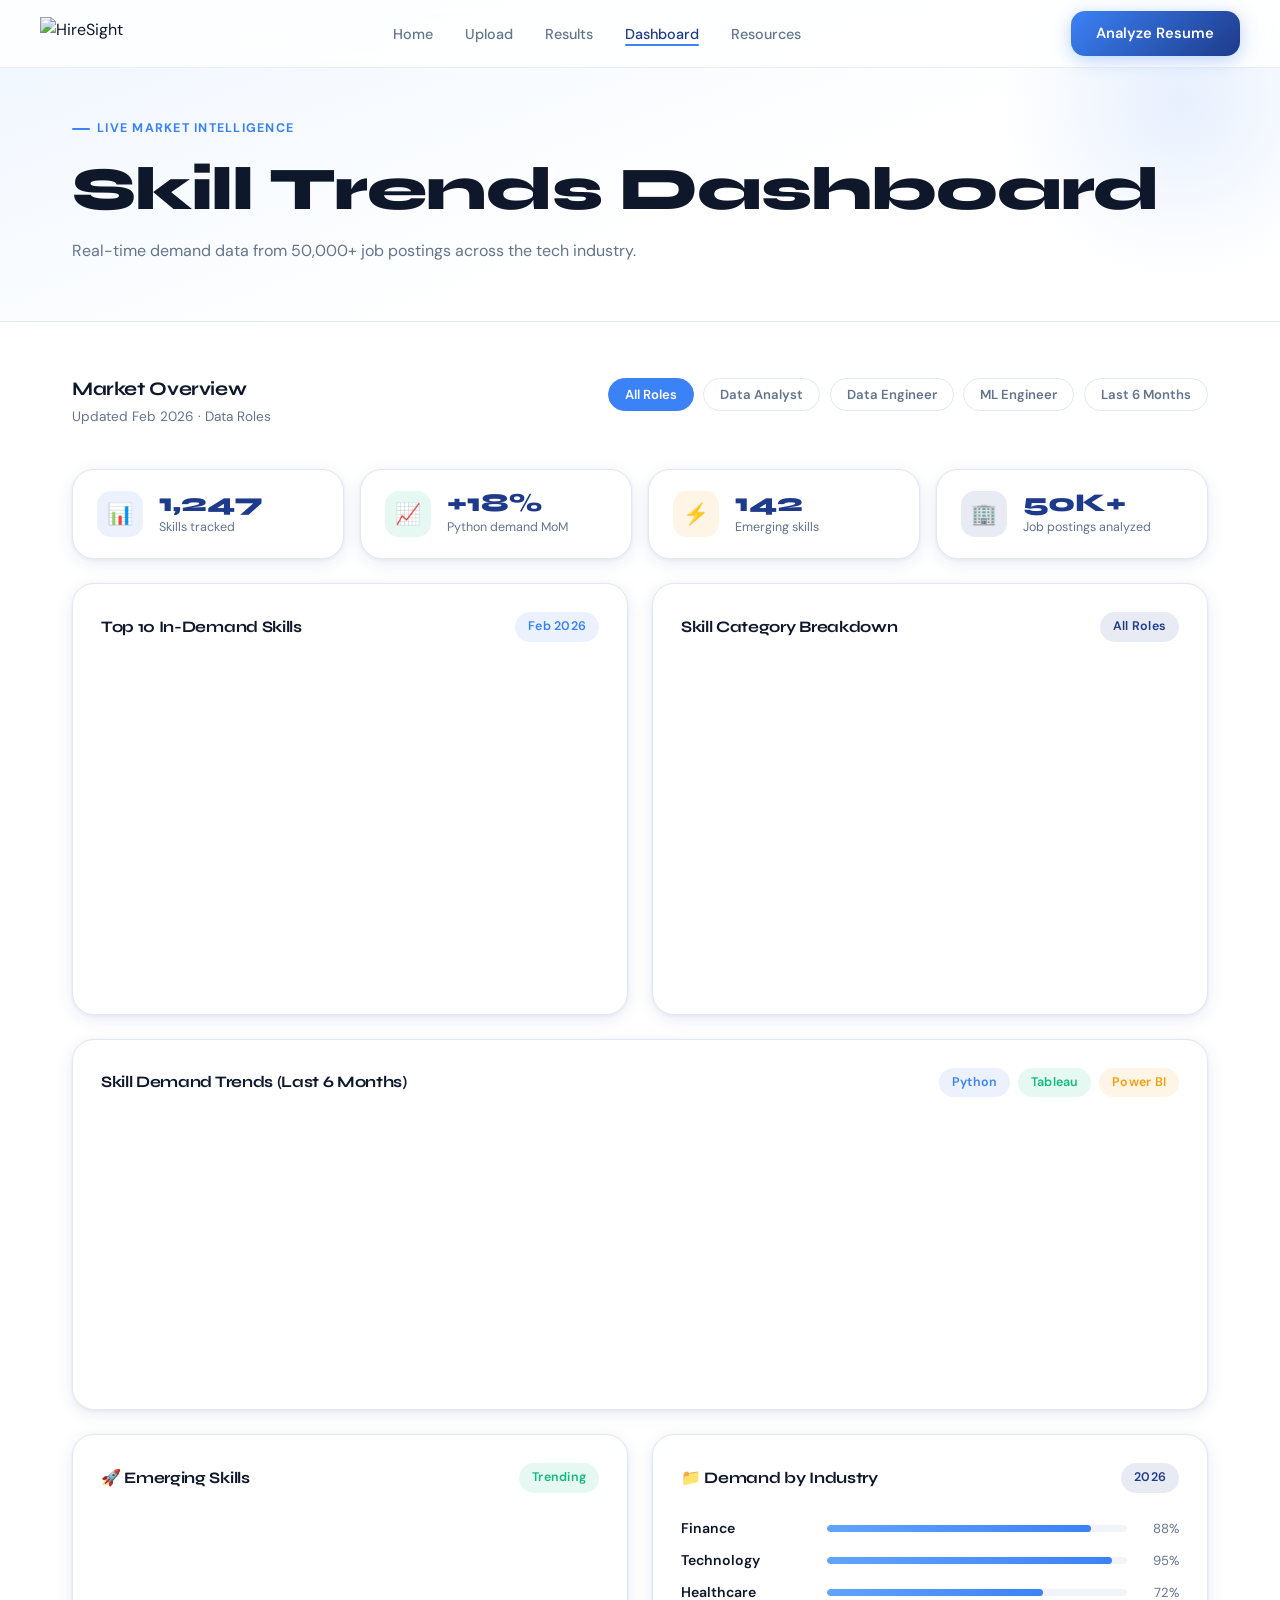
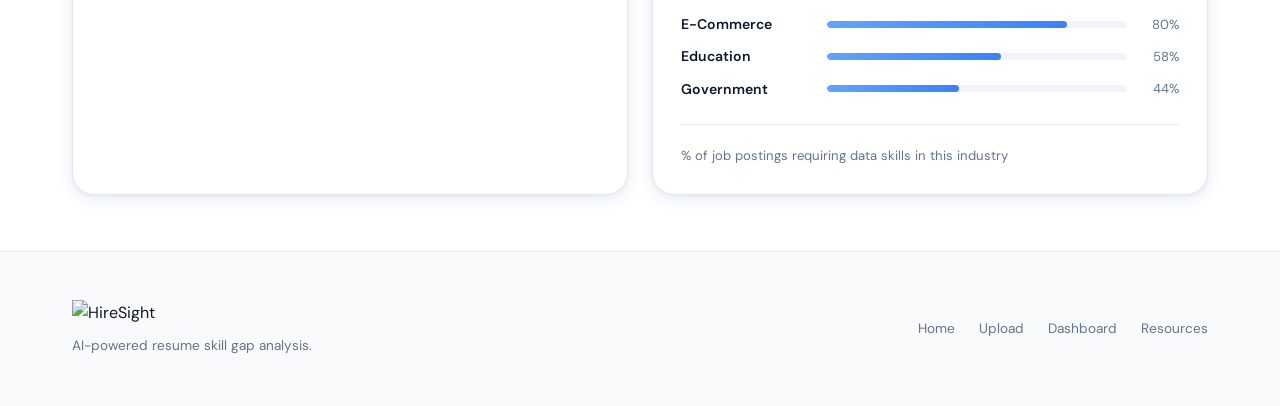
==== frontend/dashboard.html @ 5b00e2a7 "pushing frontend" ====
<!DOCTYPE html>
<html lang="en">
<head>
  <meta charset="UTF-8"/>
  <meta name="viewport" content="width=device-width, initial-scale=1.0"/>
  <title>Skill Trends Dashboard — HireSight</title>
  <link rel="stylesheet" href="css/main.css"/>
  <link rel="stylesheet" href="css/animations.css"/>
  <style>
    .dashboard-header-row {
      display: flex;
      align-items: flex-start;
      justify-content: space-between;
      gap: 1rem;
      flex-wrap: wrap;
      margin-bottom: 2.5rem;
    }
    .dashboard-filters {
      display: flex;
      gap: .6rem;
      flex-wrap: wrap;
    }
    .filter-btn {
      padding: .45rem 1rem;
      border-radius: 100px;
      font-size: .82rem;
      font-weight: 600;
      color: var(--muted);
      border: 1.5px solid var(--border);
      background: white;
      cursor: pointer;
      transition: all var(--transition);
    }
    .filter-btn.active {
      background: var(--blue);
      color: white;
      border-color: var(--blue);
    }
    .filter-btn:hover:not(.active) {
      border-color: var(--blue);
      color: var(--blue);
    }

    /* Stat strip */
    .stat-strip {
      display: grid;
      grid-template-columns: repeat(4, 1fr);
      gap: 1rem;
      margin-bottom: 1.5rem;
    }
    .stat-strip-card {
      padding: 1.25rem 1.5rem;
      display: flex;
      align-items: center;
      gap: 1rem;
    }
    .stat-strip-icon {
      width: 46px; height: 46px;
      border-radius: var(--radius);
      display: flex; align-items: center; justify-content: center;
      font-size: 1.3rem;
      flex-shrink: 0;
    }
    .stat-strip-num {
      font-family: var(--font-display);
      font-size: 1.6rem;
      font-weight: 800;
      color: var(--navy);
      line-height: 1;
    }
    .stat-strip-lbl { font-size: .78rem; color: var(--muted); margin-top: .2rem; }

    /* Chart grid */
    .chart-grid {
      display: grid;
      grid-template-columns: 1fr 1fr;
      gap: 1.5rem;
      margin-bottom: 1.5rem;
    }
    .chart-card { padding: 1.75rem; }
    .chart-card-header {
      display: flex;
      align-items: center;
      justify-content: space-between;
      margin-bottom: 1.5rem;
    }
    .chart-card-header h3 { font-size: 1rem; margin: 0; }
    .chart-wrap { position: relative; }

    .chart-full { grid-column: 1 / -1; }

    /* Emerging + industry */
    .bottom-grid {
      display: grid;
      grid-template-columns: 1fr 1fr;
      gap: 1.5rem;
    }
    .bottom-card { padding: 1.75rem; }

    /* Industry badges */
    .industry-list { display: flex; flex-direction: column; gap: .6rem; }
    .industry-item {
      display: flex;
      align-items: center;
      gap: 1rem;
    }
    .industry-label { font-size: .88rem; font-weight: 600; width: 130px; flex-shrink: 0; }
    .industry-bar-wrap { flex: 1; }
    .industry-pct { font-size: .82rem; color: var(--muted); width: 36px; text-align: right; }

    @media (max-width: 960px) {
      .stat-strip { grid-template-columns: repeat(2, 1fr); }
      .chart-grid { grid-template-columns: 1fr; }
      .bottom-grid { grid-template-columns: 1fr; }
    }
    @media (max-width: 500px) {
      .stat-strip { grid-template-columns: 1fr 1fr; }
    }
  </style>
</head>
<body>

<nav class="navbar" id="navbar">
  <div class="nav-inner">
    <a href="index.html" class="nav-logo"><img src="assets/logo.svg" alt="HireSight"/></a>
    <ul class="nav-links" id="navLinks">
      <li><a href="index.html">Home</a></li>
      <li><a href="upload.html">Upload</a></li>
      <li><a href="results.html">Results</a></li>
      <li><a href="dashboard.html" class="active">Dashboard</a></li>
      <li><a href="resources.html">Resources</a></li>
    </ul>
    <div class="nav-cta">
      <a href="upload.html" class="btn btn-primary">Analyze Resume</a>
      <button class="hamburger" id="hamburger"><span></span><span></span><span></span></button>
    </div>
  </div>
</nav>

<div class="page-header">
  <div class="container">
    <div class="section-label anim-fade-down">Live Market Intelligence</div>
    <h1 class="anim-fade-up delay-1">Skill Trends Dashboard</h1>
    <p class="anim-fade-up delay-2" style="margin-top:.75rem;">Real-time demand data from 50,000+ job postings across the tech industry.</p>
  </div>
</div>

<section class="section-sm">
  <div class="container">

    <!-- Header row -->
    <div class="dashboard-header-row anim-fade-up">
      <div>
        <h2 style="font-size:1.2rem;margin-bottom:.3rem;">Market Overview</h2>
        <p style="font-size:.85rem;">Updated Feb 2026 · Data Roles</p>
      </div>
      <div class="dashboard-filters">
        <button class="filter-btn active">All Roles</button>
        <button class="filter-btn">Data Analyst</button>
        <button class="filter-btn">Data Engineer</button>
        <button class="filter-btn">ML Engineer</button>
        <button class="filter-btn">Last 6 Months</button>
      </div>
    </div>

    <!-- Stat strip -->
    <div class="stat-strip stagger">
      <div class="card stat-strip-card">
        <div class="stat-strip-icon" style="background:rgba(59,130,246,.1);">📊</div>
        <div>
          <div class="stat-strip-num">1,247</div>
          <div class="stat-strip-lbl">Skills tracked</div>
        </div>
      </div>
      <div class="card stat-strip-card">
        <div class="stat-strip-icon" style="background:rgba(16,185,129,.1);">📈</div>
        <div>
          <div class="stat-strip-num">+18%</div>
          <div class="stat-strip-lbl">Python demand MoM</div>
        </div>
      </div>
      <div class="card stat-strip-card">
        <div class="stat-strip-icon" style="background:rgba(245,158,11,.1);">⚡</div>
        <div>
          <div class="stat-strip-num">142</div>
          <div class="stat-strip-lbl">Emerging skills</div>
        </div>
      </div>
      <div class="card stat-strip-card">
        <div class="stat-strip-icon" style="background:rgba(30,58,138,.1);">🏢</div>
        <div>
          <div class="stat-strip-num">50K+</div>
          <div class="stat-strip-lbl">Job postings analyzed</div>
        </div>
      </div>
    </div>

    <!-- Charts row 1 -->
    <div class="chart-grid">
      <!-- Bar chart -->
      <div class="card chart-card anim-fade-up delay-2">
        <div class="chart-card-header">
          <h3>Top 10 In-Demand Skills</h3>
          <span class="badge badge-blue">Feb 2026</span>
        </div>
        <div class="chart-wrap" style="height:320px;">
          <canvas id="barChart"></canvas>
        </div>
      </div>

      <!-- Pie chart -->
      <div class="card chart-card anim-fade-up delay-3">
        <div class="chart-card-header">
          <h3>Skill Category Breakdown</h3>
          <span class="badge badge-navy">All Roles</span>
        </div>
        <div class="chart-wrap" style="height:320px;">
          <canvas id="pieChart"></canvas>
        </div>
      </div>
    </div>

    <!-- Trend chart — full width -->
    <div class="card chart-card anim-fade-up delay-2" style="margin-bottom:1.5rem;">
      <div class="chart-card-header">
        <h3>Skill Demand Trends (Last 6 Months)</h3>
        <div style="display:flex;gap:.5rem;">
          <span class="badge badge-blue">Python</span>
          <span class="badge badge-green">Tableau</span>
          <span class="badge badge-amber">Power BI</span>
        </div>
      </div>
      <div class="chart-wrap" style="height:260px;">
        <canvas id="trendChart"></canvas>
      </div>
    </div>

    <!-- Bottom grid -->
    <div class="bottom-grid">
      <!-- Emerging skills -->
      <div class="card bottom-card anim-fade-up delay-2">
        <div class="chart-card-header">
          <h3>🚀 Emerging Skills</h3>
          <span class="badge badge-green">Trending</span>
        </div>
        <div id="emergingSkillsList"></div>
      </div>

      <!-- By industry -->
      <div class="card bottom-card anim-fade-up delay-3">
        <div class="chart-card-header">
          <h3>📁 Demand by Industry</h3>
          <span class="badge badge-navy">2026</span>
        </div>
        <div class="industry-list stagger">
          <div class="industry-item">
            <span class="industry-label">Finance</span>
            <div class="industry-bar-wrap">
              <div class="progress-bar"><div class="progress-fill" style="width:88%"></div></div>
            </div>
            <span class="industry-pct">88%</span>
          </div>
          <div class="industry-item">
            <span class="industry-label">Technology</span>
            <div class="industry-bar-wrap">
              <div class="progress-bar"><div class="progress-fill" style="width:95%"></div></div>
            </div>
            <span class="industry-pct">95%</span>
          </div>
          <div class="industry-item">
            <span class="industry-label">Healthcare</span>
            <div class="industry-bar-wrap">
              <div class="progress-bar"><div class="progress-fill" style="width:72%"></div></div>
            </div>
            <span class="industry-pct">72%</span>
          </div>
          <div class="industry-item">
            <span class="industry-label">E-Commerce</span>
            <div class="industry-bar-wrap">
              <div class="progress-bar"><div class="progress-fill" style="width:80%"></div></div>
            </div>
            <span class="industry-pct">80%</span>
          </div>
          <div class="industry-item">
            <span class="industry-label">Education</span>
            <div class="industry-bar-wrap">
              <div class="progress-bar"><div class="progress-fill" style="width:58%"></div></div>
            </div>
            <span class="industry-pct">58%</span>
          </div>
          <div class="industry-item">
            <span class="industry-label">Government</span>
            <div class="industry-bar-wrap">
              <div class="progress-bar"><div class="progress-fill" style="width:44%"></div></div>
            </div>
            <span class="industry-pct">44%</span>
          </div>
        </div>
        <div style="margin-top:1.5rem;padding-top:1.25rem;border-top:1px solid var(--border);font-size:.82rem;color:var(--muted);">
          % of job postings requiring data skills in this industry
        </div>
      </div>
    </div>

  </div>
</section>

<footer class="footer">
  <div class="footer-inner">
    <div><img src="assets/logo.svg" alt="HireSight" style="height:28px;margin-bottom:.4rem;"/><p>AI-powered resume skill gap analysis.</p></div>
    <nav class="footer-links">
      <a href="index.html">Home</a><a href="upload.html">Upload</a>
      <a href="dashboard.html">Dashboard</a><a href="resources.html">Resources</a>
    </nav>
  </div>
</footer>

<script src="https://cdn.jsdelivr.net/npm/chart.js@4.4.1/dist/chart.umd.min.js"></script>
<script src="js/charts.js"></script>
<script>
  const navbar = document.getElementById('navbar');
  window.addEventListener('scroll', () => navbar.classList.toggle('scrolled', window.scrollY > 20));
  document.getElementById('hamburger').addEventListener('click', () =>
    document.getElementById('navLinks').classList.toggle('open'));

  // Filter buttons
  document.querySelectorAll('.filter-btn').forEach(btn => {
    btn.addEventListener('click', () => {
      btn.closest('.dashboard-filters').querySelectorAll('.filter-btn').forEach(b => b.classList.remove('active'));
      btn.classList.add('active');
    });
  });
</script>
</body>
</html>
---- frontend/css/main.css ----
/* ============================================================
   HireSight — Main Stylesheet
   Design: Refined technical aesthetic, blue/white palette
   ============================================================ */

@import url('https://fonts.googleapis.com/css2?family=Syne:wght@400;600;700;800&family=DM+Sans:ital,wght@0,300;0,400;0,500;0,600;1,400&display=swap');

/* ── Variables ─────────────────────────────────────────────── */
:root {
  --navy:       #1E3A8A;
  --blue:       #3B82F6;
  --sky:        #60A5FA;
  --accent:     #2563EB;
  --bg:         #FFFFFF;
  --surface:    #F9FAFB;
  --surface2:   #F1F5F9;
  --border:     #E2E8F0;
  --text:       #0F172A;
  --muted:      #64748B;
  --success:    #10B981;
  --warning:    #F59E0B;
  --danger:     #EF4444;

  --radius-sm:  8px;
  --radius:     14px;
  --radius-lg:  22px;
  --radius-xl:  32px;

  --shadow-sm:  0 1px 3px rgba(30,58,138,.06), 0 1px 2px rgba(30,58,138,.04);
  --shadow:     0 4px 16px rgba(30,58,138,.10), 0 1px 4px rgba(30,58,138,.06);
  --shadow-lg:  0 12px 40px rgba(30,58,138,.14), 0 4px 12px rgba(30,58,138,.08);
  --shadow-glow:0 0 30px rgba(59,130,246,.25);

  --font-display: 'Syne', sans-serif;
  --font-body:    'DM Sans', sans-serif;

  --transition: 0.22s cubic-bezier(.4,0,.2,1);
  --transition-slow: 0.38s cubic-bezier(.4,0,.2,1);
}

/* ── Reset & Base ───────────────────────────────────────────── */
*, *::before, *::after { box-sizing: border-box; margin: 0; padding: 0; }

html { scroll-behavior: smooth; font-size: 16px; }

body {
  font-family: var(--font-body);
  background: var(--bg);
  color: var(--text);
  line-height: 1.6;
  min-height: 100vh;
  -webkit-font-smoothing: antialiased;
}

img, svg { max-width: 100%; display: block; }
a { color: inherit; text-decoration: none; }
button { cursor: pointer; border: none; background: none; font-family: inherit; }
ul { list-style: none; }

/* ── Typography ─────────────────────────────────────────────── */
h1, h2, h3, h4, h5 {
  font-family: var(--font-display);
  line-height: 1.15;
  letter-spacing: -.02em;
}
h1 { font-size: clamp(2.4rem, 5vw, 3.8rem); font-weight: 800; }
h2 { font-size: clamp(1.8rem, 3.5vw, 2.6rem); font-weight: 700; }
h3 { font-size: 1.3rem; font-weight: 700; }
h4 { font-size: 1.05rem; font-weight: 600; }

p { color: var(--muted); line-height: 1.75; }

/* ── Layout helpers ─────────────────────────────────────────── */
.container {
  max-width: 1200px;
  margin: 0 auto;
  padding: 0 2rem;
}
.section { padding: 6rem 0; }
.section-sm { padding: 3.5rem 0; }
.flex { display: flex; }
.grid { display: grid; }
.center { align-items: center; justify-content: center; }

/* ── Navigation ─────────────────────────────────────────────── */
.navbar {
  position: fixed;
  top: 0; left: 0; right: 0;
  z-index: 100;
  padding: 0 2rem;
  height: 68px;
  display: flex;
  align-items: center;
  background: rgba(255,255,255,.85);
  backdrop-filter: blur(16px) saturate(180%);
  -webkit-backdrop-filter: blur(16px) saturate(180%);
  border-bottom: 1px solid rgba(226,232,240,.7);
  transition: box-shadow var(--transition);
}
.navbar.scrolled { box-shadow: var(--shadow); }

.nav-inner {
  max-width: 1200px;
  width: 100%;
  margin: 0 auto;
  display: flex;
  align-items: center;
  justify-content: space-between;
}

.nav-logo {
  display: flex;
  align-items: center;
  gap: .55rem;
}
.nav-logo img { height: 32px; width: auto; }

.nav-links {
  display: flex;
  align-items: center;
  gap: 2rem;
}
.nav-links a {
  font-size: .9rem;
  font-weight: 500;
  color: var(--muted);
  transition: color var(--transition);
  position: relative;
}
.nav-links a::after {
  content: '';
  position: absolute;
  bottom: -3px; left: 0;
  width: 0; height: 2px;
  background: var(--blue);
  border-radius: 2px;
  transition: width var(--transition);
}
.nav-links a:hover { color: var(--navy); }
.nav-links a:hover::after,
.nav-links a.active::after { width: 100%; }
.nav-links a.active { color: var(--navy); }

.nav-cta {
  display: flex;
  align-items: center;
  gap: 1rem;
}

/* ── Buttons ────────────────────────────────────────────────── */
.btn {
  display: inline-flex;
  align-items: center;
  gap: .5rem;
  padding: .7rem 1.6rem;
  border-radius: var(--radius);
  font-size: .92rem;
  font-weight: 600;
  transition: all var(--transition);
  position: relative;
  overflow: hidden;
}
.btn::before {
  content: '';
  position: absolute;
  inset: 0;
  background: white;
  opacity: 0;
  transition: opacity var(--transition);
}
.btn:hover::before { opacity: .12; }

.btn-primary {
  background: linear-gradient(135deg, var(--blue) 0%, var(--navy) 100%);
  color: white;
  box-shadow: 0 4px 18px rgba(59,130,246,.35);
}
.btn-primary:hover {
  transform: translateY(-2px);
  box-shadow: 0 8px 28px rgba(59,130,246,.45);
}
.btn-primary:active { transform: translateY(0); }

.btn-outline {
  background: transparent;
  color: var(--blue);
  border: 1.5px solid var(--blue);
}
.btn-outline:hover {
  background: rgba(59,130,246,.06);
  transform: translateY(-1px);
}

.btn-ghost {
  color: var(--muted);
  background: transparent;
}
.btn-ghost:hover { color: var(--navy); background: var(--surface); }

.btn-lg {
  padding: .9rem 2.2rem;
  font-size: 1rem;
  border-radius: var(--radius-lg);
}

.btn-icon {
  width: 2.4rem; height: 2.4rem;
  padding: 0;
  border-radius: 50%;
  display: inline-flex;
  align-items: center;
  justify-content: center;
}

/* ── Glass cards ────────────────────────────────────────────── */
.card {
  background: white;
  border: 1px solid var(--border);
  border-radius: var(--radius-lg);
  box-shadow: var(--shadow);
  transition: all var(--transition-slow);
}
.card:hover {
  box-shadow: var(--shadow-lg);
  transform: translateY(-3px);
}

.glass {
  background: rgba(255,255,255,.7);
  backdrop-filter: blur(20px) saturate(180%);
  -webkit-backdrop-filter: blur(20px) saturate(180%);
  border: 1px solid rgba(255,255,255,.6);
}

/* ── Badge ──────────────────────────────────────────────────── */
.badge {
  display: inline-flex;
  align-items: center;
  gap: .35rem;
  padding: .3rem .8rem;
  border-radius: 100px;
  font-size: .78rem;
  font-weight: 600;
  letter-spacing: .02em;
}
.badge-blue { background: rgba(59,130,246,.1); color: var(--blue); }
.badge-green { background: rgba(16,185,129,.1); color: var(--success); }
.badge-amber { background: rgba(245,158,11,.1); color: var(--warning); }
.badge-red { background: rgba(239,68,68,.1); color: var(--danger); }
.badge-navy { background: rgba(30,58,138,.1); color: var(--navy); }

/* ── Progress bar ───────────────────────────────────────────── */
.progress-bar {
  height: 7px;
  background: var(--surface2);
  border-radius: 100px;
  overflow: hidden;
}
.progress-fill {
  height: 100%;
  border-radius: 100px;
  background: linear-gradient(90deg, var(--sky), var(--blue));
  transition: width 1s cubic-bezier(.4,0,.2,1);
}

/* ── Section label ──────────────────────────────────────────── */
.section-label {
  display: inline-flex;
  align-items: center;
  gap: .45rem;
  font-size: .78rem;
  font-weight: 700;
  letter-spacing: .1em;
  text-transform: uppercase;
  color: var(--blue);
  margin-bottom: 1rem;
}
.section-label::before {
  content: '';
  width: 18px; height: 2px;
  background: var(--blue);
  border-radius: 2px;
}

/* ── Page header ────────────────────────────────────────────── */
.page-header {
  padding: 7rem 0 3.5rem;
  background: linear-gradient(160deg, #EFF6FF 0%, #FFFFFF 60%);
  border-bottom: 1px solid var(--border);
  position: relative;
  overflow: hidden;
}
.page-header::before {
  content: '';
  position: absolute;
  top: -80px; right: -80px;
  width: 360px; height: 360px;
  background: radial-gradient(circle, rgba(59,130,246,.12) 0%, transparent 70%);
  pointer-events: none;
}

/* ── Skill pill ─────────────────────────────────────────────── */
.skill-pill {
  display: inline-flex;
  align-items: center;
  gap: .4rem;
  padding: .35rem .9rem;
  border-radius: 100px;
  font-size: .82rem;
  font-weight: 500;
  border: 1px solid var(--border);
  background: white;
  transition: all var(--transition);
}
.skill-pill:hover { border-color: var(--blue); color: var(--blue); transform: translateY(-1px); }

.skill-pill.match { border-color: rgba(16,185,129,.3); background: rgba(16,185,129,.05); color: var(--success); }
.skill-pill.missing { border-color: rgba(239,68,68,.3); background: rgba(239,68,68,.05); color: var(--danger); }

/* ── Divider ────────────────────────────────────────────────── */
.divider {
  height: 1px;
  background: var(--border);
  margin: 2rem 0;
}

/* ── Tooltip ────────────────────────────────────────────────── */
[data-tip] { position: relative; }
[data-tip]:hover::after {
  content: attr(data-tip);
  position: absolute;
  bottom: calc(100% + 8px); left: 50%;
  transform: translateX(-50%);
  background: var(--navy);
  color: white;
  font-size: .75rem;
  padding: .35rem .7rem;
  border-radius: var(--radius-sm);
  white-space: nowrap;
  pointer-events: none;
  z-index: 20;
}

/* ── Footer ─────────────────────────────────────────────────── */
.footer {
  padding: 3rem 0;
  border-top: 1px solid var(--border);
  background: var(--surface);
}
.footer-inner {
  max-width: 1200px;
  margin: 0 auto;
  padding: 0 2rem;
  display: flex;
  align-items: center;
  justify-content: space-between;
  flex-wrap: wrap;
  gap: 1rem;
}
.footer p { font-size: .85rem; color: var(--muted); }
.footer-links { display: flex; gap: 1.5rem; }
.footer-links a { font-size: .85rem; color: var(--muted); transition: color var(--transition); }
.footer-links a:hover { color: var(--blue); }

/* ── Hamburger (mobile) ──────────────────────────────────────── */
.hamburger {
  display: none;
  flex-direction: column;
  gap: 5px;
  padding: 6px;
  cursor: pointer;
}
.hamburger span {
  display: block;
  width: 22px; height: 2px;
  background: var(--navy);
  border-radius: 2px;
  transition: all var(--transition);
}

/* ── Responsive ─────────────────────────────────────────────── */
@media (max-width: 768px) {
  .nav-links {
    position: fixed;
    top: 68px; left: 0; right: 0;
    background: white;
    flex-direction: column;
    align-items: stretch;
    padding: 1.5rem 2rem;
    border-bottom: 1px solid var(--border);
    box-shadow: var(--shadow);
    gap: 0;
    display: none;
  }
  .nav-links.open { display: flex; }
  .nav-links a {
    padding: .85rem 0;
    border-bottom: 1px solid var(--border);
    font-size: 1rem;
  }
  .nav-links a:last-child { border-bottom: none; }
  .hamburger { display: flex; }
  .nav-cta .btn { display: none; }
  .section { padding: 4rem 0; }
}

/* ── Utility ────────────────────────────────────────────────── */
.text-center { text-align: center; }
.text-blue { color: var(--blue); }
.text-navy { color: var(--navy); }
.text-muted { color: var(--muted); }
.text-success { color: var(--success); }
.text-danger { color: var(--danger); }
.mt-1 { margin-top: .5rem; }
.mt-2 { margin-top: 1rem; }
.mt-3 { margin-top: 1.5rem; }
.mt-4 { margin-top: 2rem; }
.mb-1 { margin-bottom: .5rem; }
.mb-2 { margin-bottom: 1rem; }
.mb-3 { margin-bottom: 1.5rem; }
.mb-4 { margin-bottom: 2rem; }
.gap-1 { gap: .5rem; }
.gap-2 { gap: 1rem; }
.gap-3 { gap: 1.5rem; }
.gap-4 { gap: 2rem; }
.flex-col { flex-direction: column; }
.flex-wrap { flex-wrap: wrap; }
.align-center { align-items: center; }
.justify-between { justify-content: space-between; }
.w-full { width: 100%; }

/* ── Scrollbar ──────────────────────────────────────────────── */
::-webkit-scrollbar { width: 6px; }
::-webkit-scrollbar-track { background: transparent; }
::-webkit-scrollbar-thumb { background: var(--border); border-radius: 3px; }
::-webkit-scrollbar-thumb:hover { background: var(--sky); }

/* ── Selection ──────────────────────────────────────────────── */
::selection { background: rgba(59,130,246,.2); color: var(--navy); }
---- frontend/css/animations.css ----
/* ============================================================
   HireSight — Animations
   ============================================================ */

/* ── Keyframes ──────────────────────────────────────────────── */
@keyframes fadeIn {
  from { opacity: 0; }
  to   { opacity: 1; }
}

@keyframes fadeUp {
  from { opacity: 0; transform: translateY(28px); }
  to   { opacity: 1; transform: translateY(0); }
}

@keyframes fadeDown {
  from { opacity: 0; transform: translateY(-16px); }
  to   { opacity: 1; transform: translateY(0); }
}

@keyframes fadeLeft {
  from { opacity: 0; transform: translateX(28px); }
  to   { opacity: 1; transform: translateX(0); }
}

@keyframes fadeRight {
  from { opacity: 0; transform: translateX(-28px); }
  to   { opacity: 1; transform: translateX(0); }
}

@keyframes scaleIn {
  from { opacity: 0; transform: scale(.88); }
  to   { opacity: 1; transform: scale(1); }
}

@keyframes spin {
  to { transform: rotate(360deg); }
}

@keyframes pulse {
  0%, 100% { opacity: 1; }
  50%       { opacity: .5; }
}

@keyframes float {
  0%, 100% { transform: translateY(0); }
  50%       { transform: translateY(-10px); }
}

@keyframes shimmer {
  from { background-position: -200% 0; }
  to   { background-position: 200% 0; }
}

@keyframes progressFill {
  from { width: 0; }
}

@keyframes countUp {
  from { opacity: 0; transform: translateY(10px) scale(.8); }
  to   { opacity: 1; transform: translateY(0) scale(1); }
}

@keyframes gaugeSweep {
  from { stroke-dashoffset: 350; }
}

@keyframes ripple {
  to { transform: scale(2.5); opacity: 0; }
}

@keyframes slideUp {
  from { opacity: 0; transform: translateY(20px); }
  to   { opacity: 1; transform: translateY(0); }
}

@keyframes dotBounce {
  0%, 80%, 100% { transform: scale(0); }
  40% { transform: scale(1); }
}

@keyframes gradientShift {
  0% { background-position: 0% 50%; }
  50% { background-position: 100% 50%; }
  100% { background-position: 0% 50%; }
}

@keyframes glowPulse {
  0%, 100% { box-shadow: 0 0 20px rgba(59,130,246,.3); }
  50%       { box-shadow: 0 0 40px rgba(59,130,246,.6); }
}

@keyframes checkDraw {
  from { stroke-dashoffset: 30; }
  to   { stroke-dashoffset: 0; }
}

@keyframes orbitDot {
  from { transform: rotate(0deg) translateX(38px) rotate(0deg); }
  to   { transform: rotate(360deg) translateX(38px) rotate(-360deg); }
}

/* ── Animation classes ──────────────────────────────────────── */
.anim-fade-in  { animation: fadeIn  .5s ease both; }
.anim-fade-up  { animation: fadeUp  .6s cubic-bezier(.4,0,.2,1) both; }
.anim-fade-down{ animation: fadeDown .5s cubic-bezier(.4,0,.2,1) both; }
.anim-scale-in { animation: scaleIn .5s cubic-bezier(.4,0,.2,1) both; }
.anim-float    { animation: float 4s ease-in-out infinite; }

/* Delay helpers */
.delay-1 { animation-delay: .1s; }
.delay-2 { animation-delay: .2s; }
.delay-3 { animation-delay: .3s; }
.delay-4 { animation-delay: .4s; }
.delay-5 { animation-delay: .5s; }
.delay-6 { animation-delay: .6s; }
.delay-7 { animation-delay: .7s; }
.delay-8 { animation-delay: .8s; }
.delay-9 { animation-delay: .9s; }

/* ── Hover Glow ─────────────────────────────────────────────── */
.hover-glow { transition: box-shadow .25s ease, transform .25s ease; }
.hover-glow:hover {
  box-shadow: 0 0 0 3px rgba(59,130,246,.2), var(--shadow-lg);
  transform: translateY(-3px);
}

/* ── Loading spinner ────────────────────────────────────────── */
.spinner {
  width: 22px; height: 22px;
  border: 2.5px solid rgba(255,255,255,.3);
  border-top-color: white;
  border-radius: 50%;
  animation: spin .7s linear infinite;
}
.spinner-blue {
  border: 2.5px solid rgba(59,130,246,.2);
  border-top-color: var(--blue);
}

/* ── Skeleton loading ───────────────────────────────────────── */
.skeleton {
  background: linear-gradient(90deg, var(--surface) 25%, var(--surface2) 50%, var(--surface) 75%);
  background-size: 200% 100%;
  animation: shimmer 1.4s ease-in-out infinite;
  border-radius: var(--radius-sm);
}

/* ── Page transition ────────────────────────────────────────── */
.page-enter {
  animation: fadeUp .5s cubic-bezier(.4,0,.2,1) both;
}

/* ── Stagger children ───────────────────────────────────────── */
.stagger > * { animation: fadeUp .5s cubic-bezier(.4,0,.2,1) both; }
.stagger > *:nth-child(1) { animation-delay: 0s; }
.stagger > *:nth-child(2) { animation-delay: .08s; }
.stagger > *:nth-child(3) { animation-delay: .16s; }
.stagger > *:nth-child(4) { animation-delay: .24s; }
.stagger > *:nth-child(5) { animation-delay: .32s; }
.stagger > *:nth-child(6) { animation-delay: .40s; }

/* ── Dot loader ─────────────────────────────────────────────── */
.dot-loader {
  display: flex;
  gap: 6px;
  align-items: center;
}
.dot-loader span {
  width: 8px; height: 8px;
  border-radius: 50%;
  background: var(--blue);
  animation: dotBounce 1.2s ease-in-out infinite;
}
.dot-loader span:nth-child(2) { animation-delay: .2s; }
.dot-loader span:nth-child(3) { animation-delay: .4s; }

/* ── Upload animation ───────────────────────────────────────── */
.upload-arrow {
  animation: float 2s ease-in-out infinite;
}

/* ── Gauge SVG animation ────────────────────────────────────── */
.gauge-circle {
  animation: gaugeSweep 1.2s cubic-bezier(.4,0,.2,1) both;
  animation-delay: .4s;
}

/* ── Animated gradient text ─────────────────────────────────── */
.gradient-text {
  background: linear-gradient(135deg, var(--navy) 0%, var(--blue) 50%, var(--sky) 100%);
  background-size: 200% 200%;
  -webkit-background-clip: text;
  -webkit-text-fill-color: transparent;
  background-clip: text;
  animation: gradientShift 6s ease infinite;
}

/* ── Glow pulse ─────────────────────────────────────────────── */
.glow-pulse {
  animation: glowPulse 2.5s ease-in-out infinite;
}

/* ── Orbit ──────────────────────────────────────────────────── */
.orbit-dot {
  position: absolute;
  width: 10px; height: 10px;
  border-radius: 50%;
  background: var(--blue);
  top: 50%; left: 50%;
  margin: -5px;
  animation: orbitDot 3s linear infinite;
}

/* ── Scroll reveal ──────────────────────────────────────────── */
.reveal {
  opacity: 0;
  transform: translateY(24px);
  transition: opacity .7s cubic-bezier(.4,0,.2,1), transform .7s cubic-bezier(.4,0,.2,1);
}
.reveal.visible {
  opacity: 1;
  transform: none;
}
.reveal.delay-1 { transition-delay: .1s; }
.reveal.delay-2 { transition-delay: .2s; }
.reveal.delay-3 { transition-delay: .3s; }
.reveal.delay-4 { transition-delay: .4s; }
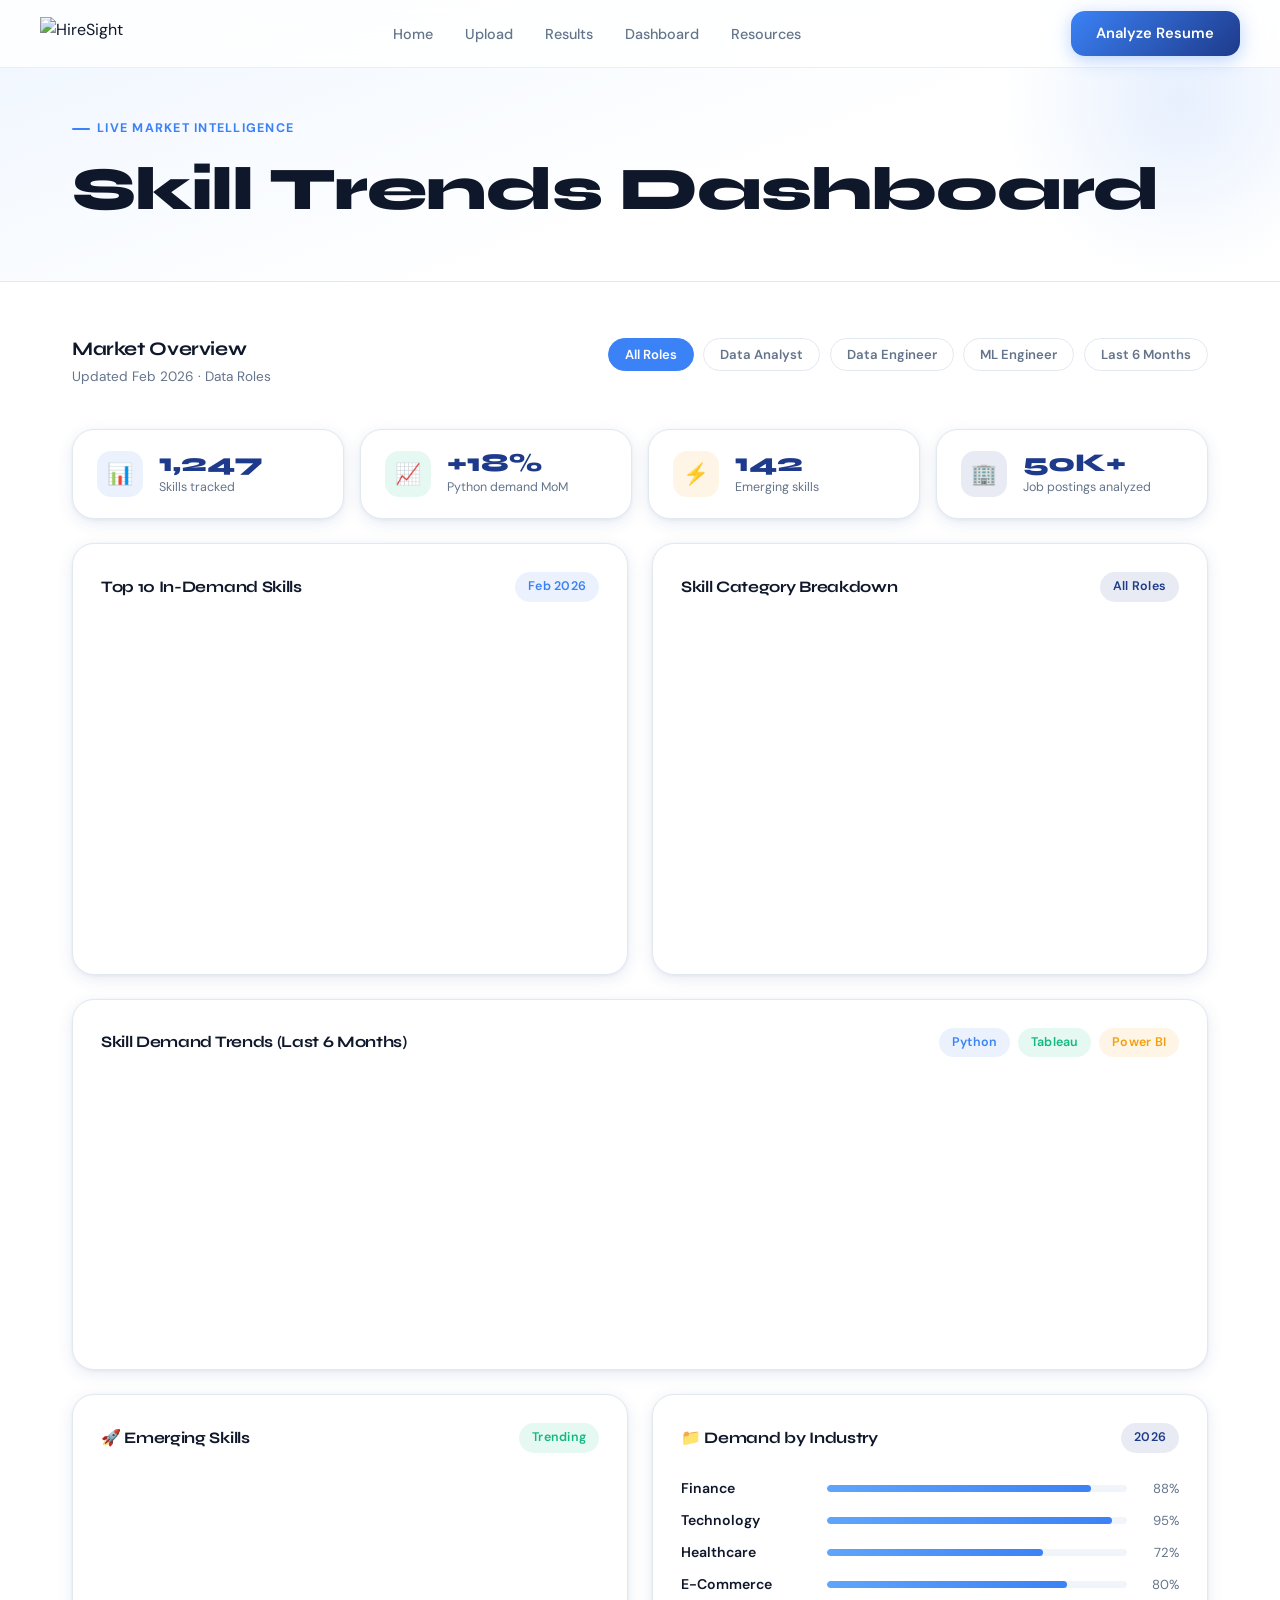
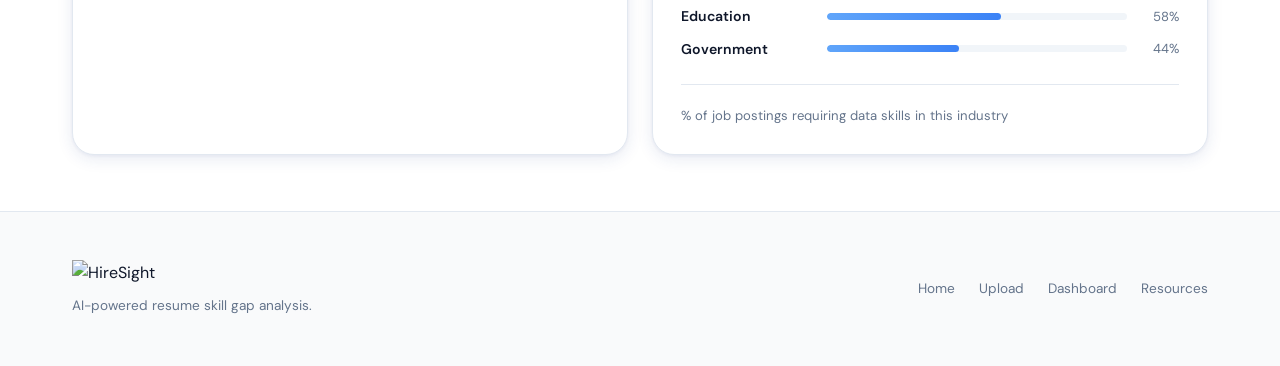
==== commit 7df52182: "alot of code" ====
--- a/frontend/dashboard.html
+++ b/frontend/dashboard.html
@@ -122,16 +122,16 @@
 
 <nav class="navbar" id="navbar">
   <div class="nav-inner">
-    <a href="index.html" class="nav-logo"><img src="assets/logo.svg" alt="HireSight"/></a>
-    <ul class="nav-links" id="navLinks">
-      <li><a href="index.html">Home</a></li>
-      <li><a href="upload.html">Upload</a></li>
-      <li><a href="results.html">Results</a></li>
-      <li><a href="dashboard.html" class="active">Dashboard</a></li>
-      <li><a href="resources.html">Resources</a></li>
-    </ul>
+    <a href="/" class="nav-logo"><img src="assets/logo.svg" alt="HireSight"/></a>
+      <ul class="nav-links" id="navLinks">
+        <li><a href="/">Home</a></li>
+        <li><a href="/upload">Upload</a></li>                       
+        <li><a href="/results">Results</a></li>
+        <li><a href="/dashboard">Dashboard</a></li>
+        <li><a href="/resources">Resources</a></li>
+      </ul>
     <div class="nav-cta">
-      <a href="upload.html" class="btn btn-primary">Analyze Resume</a>
+      <a href="/upload" class="btn btn-primary">Analyze Resume</a>
       <button class="hamburger" id="hamburger"><span></span><span></span><span></span></button>
     </div>
   </div>
@@ -141,7 +141,6 @@
   <div class="container">
     <div class="section-label anim-fade-down">Live Market Intelligence</div>
     <h1 class="anim-fade-up delay-1">Skill Trends Dashboard</h1>
-    <p class="anim-fade-up delay-2" style="margin-top:.75rem;">Real-time demand data from 50,000+ job postings across the tech industry.</p>
   </div>
 </div>
 
@@ -309,14 +308,14 @@
   <div class="footer-inner">
     <div><img src="assets/logo.svg" alt="HireSight" style="height:28px;margin-bottom:.4rem;"/><p>AI-powered resume skill gap analysis.</p></div>
     <nav class="footer-links">
-      <a href="index.html">Home</a><a href="upload.html">Upload</a>
-      <a href="dashboard.html">Dashboard</a><a href="resources.html">Resources</a>
+      <a href="/">Home</a><a href="/upload">Upload</a>
+      <a href="/dashboard">Dashboard</a><a href="/resources">Resources</a>
     </nav>
   </div>
 </footer>
 
 <script src="https://cdn.jsdelivr.net/npm/chart.js@4.4.1/dist/chart.umd.min.js"></script>
-<script src="js/charts.js"></script>
+<script src="/js/charts.js"></script>
 <script>
   const navbar = document.getElementById('navbar');
   window.addEventListener('scroll', () => navbar.classList.toggle('scrolled', window.scrollY > 20));
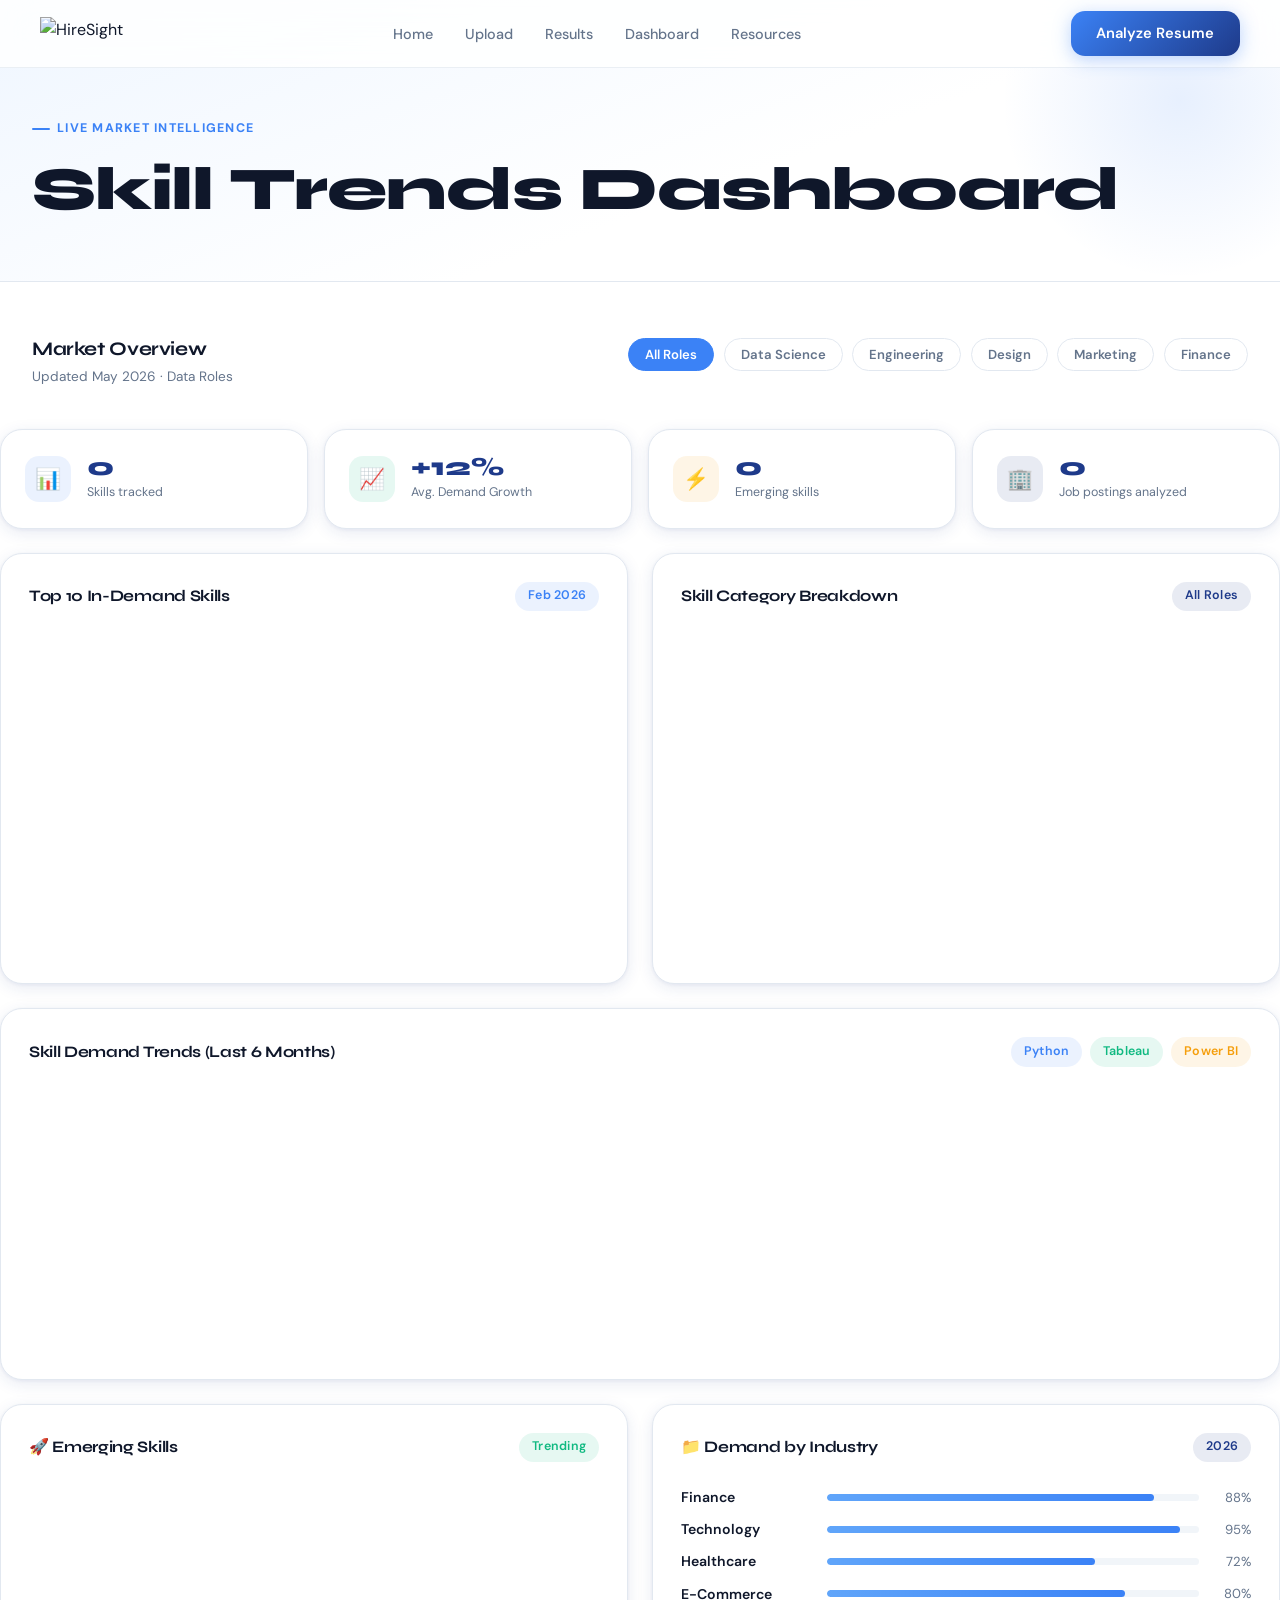
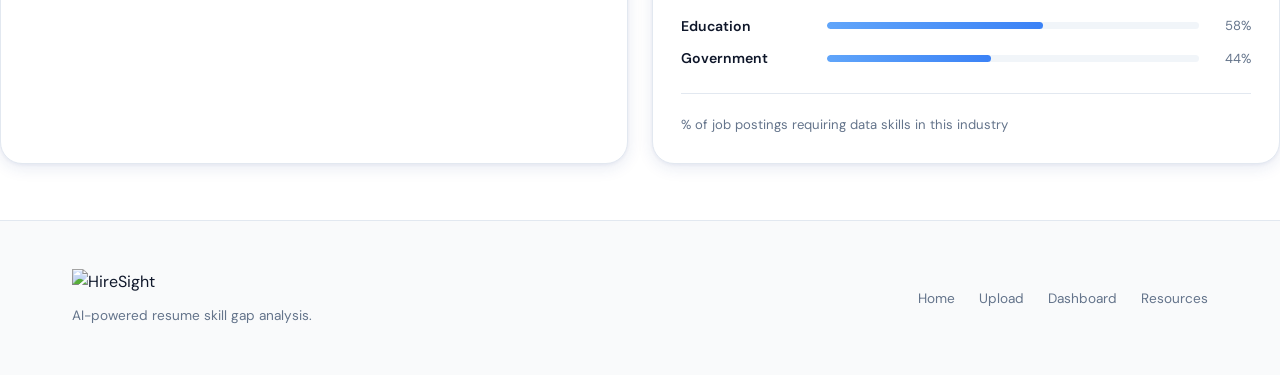
==== commit 1d26a0b7: "Updates" ====
--- a/frontend/dashboard.html
+++ b/frontend/dashboard.html
@@ -107,6 +107,19 @@
     .industry-label { font-size: .88rem; font-weight: 600; width: 130px; flex-shrink: 0; }
     .industry-bar-wrap { flex: 1; }
     .industry-pct { font-size: .82rem; color: var(--muted); width: 36px; text-align: right; }
+
+    /* Add this inside the <style> tag in dashboard.html */
+    .container {
+      max-width: 1400px; /* Constrains the width on big monitors */
+      margin: 0 auto;    /* Centers the dashboard */
+      padding: 0 2rem;   /* Adds breathing room on the sides */
+      width: 100%;
+    }
+
+    /* Ensure the cards don't get too flat/stretched */
+    .stat-strip-card {
+      min-height: 100px;
+    }
 
     @media (max-width: 960px) {
       .stat-strip { grid-template-columns: repeat(2, 1fr); }
@@ -151,14 +164,16 @@
     <div class="dashboard-header-row anim-fade-up">
       <div>
         <h2 style="font-size:1.2rem;margin-bottom:.3rem;">Market Overview</h2>
-        <p style="font-size:.85rem;">Updated Feb 2026 · Data Roles</p>
-      </div>
-      <div class="dashboard-filters">
-        <button class="filter-btn active">All Roles</button>
-        <button class="filter-btn">Data Analyst</button>
-        <button class="filter-btn">Data Engineer</button>
-        <button class="filter-btn">ML Engineer</button>
-        <button class="filter-btn">Last 6 Months</button>
+        <p style="font-size:.85rem;">Updated May 2026 · Data Roles</p>
+      </div>
+      <div class="dashboard-filters" id="roleFilters">
+        <button class="filter-btn active" data-role="All Roles">All Roles</button>
+        <button class="filter-btn" data-role="Data Science/Analytics">Data Science</button>
+        <button class="filter-btn" data-role="Engineering">Engineering</button>
+        <button class="filter-btn" data-role="Design">Design</button>
+        <button class="filter-btn" data-role="Marketing">Marketing</button>
+        <button class="filter-btn" data-role="Finance/Ops">Finance</button>
+      </div>
       </div>
     </div>
 
@@ -167,28 +182,28 @@
       <div class="card stat-strip-card">
         <div class="stat-strip-icon" style="background:rgba(59,130,246,.1);">📊</div>
         <div>
-          <div class="stat-strip-num">1,247</div>
+          <div class="stat-strip-num" id="statSkillsTracked">0</div>
           <div class="stat-strip-lbl">Skills tracked</div>
         </div>
       </div>
       <div class="card stat-strip-card">
         <div class="stat-strip-icon" style="background:rgba(16,185,129,.1);">📈</div>
         <div>
-          <div class="stat-strip-num">+18%</div>
-          <div class="stat-strip-lbl">Python demand MoM</div>
+          <div class="stat-strip-num" id="statGrowth">+12%</div>
+          <div class="stat-strip-lbl">Avg. Demand Growth</div>
         </div>
       </div>
       <div class="card stat-strip-card">
         <div class="stat-strip-icon" style="background:rgba(245,158,11,.1);">⚡</div>
         <div>
-          <div class="stat-strip-num">142</div>
+          <div class="stat-strip-num" id="statEmergingCount">0</div>
           <div class="stat-strip-lbl">Emerging skills</div>
         </div>
       </div>
       <div class="card stat-strip-card">
         <div class="stat-strip-icon" style="background:rgba(30,58,138,.1);">🏢</div>
         <div>
-          <div class="stat-strip-num">50K+</div>
+          <div class="stat-strip-num" id="statJobsAnalyzed">0</div>
           <div class="stat-strip-lbl">Job postings analyzed</div>
         </div>
       </div>
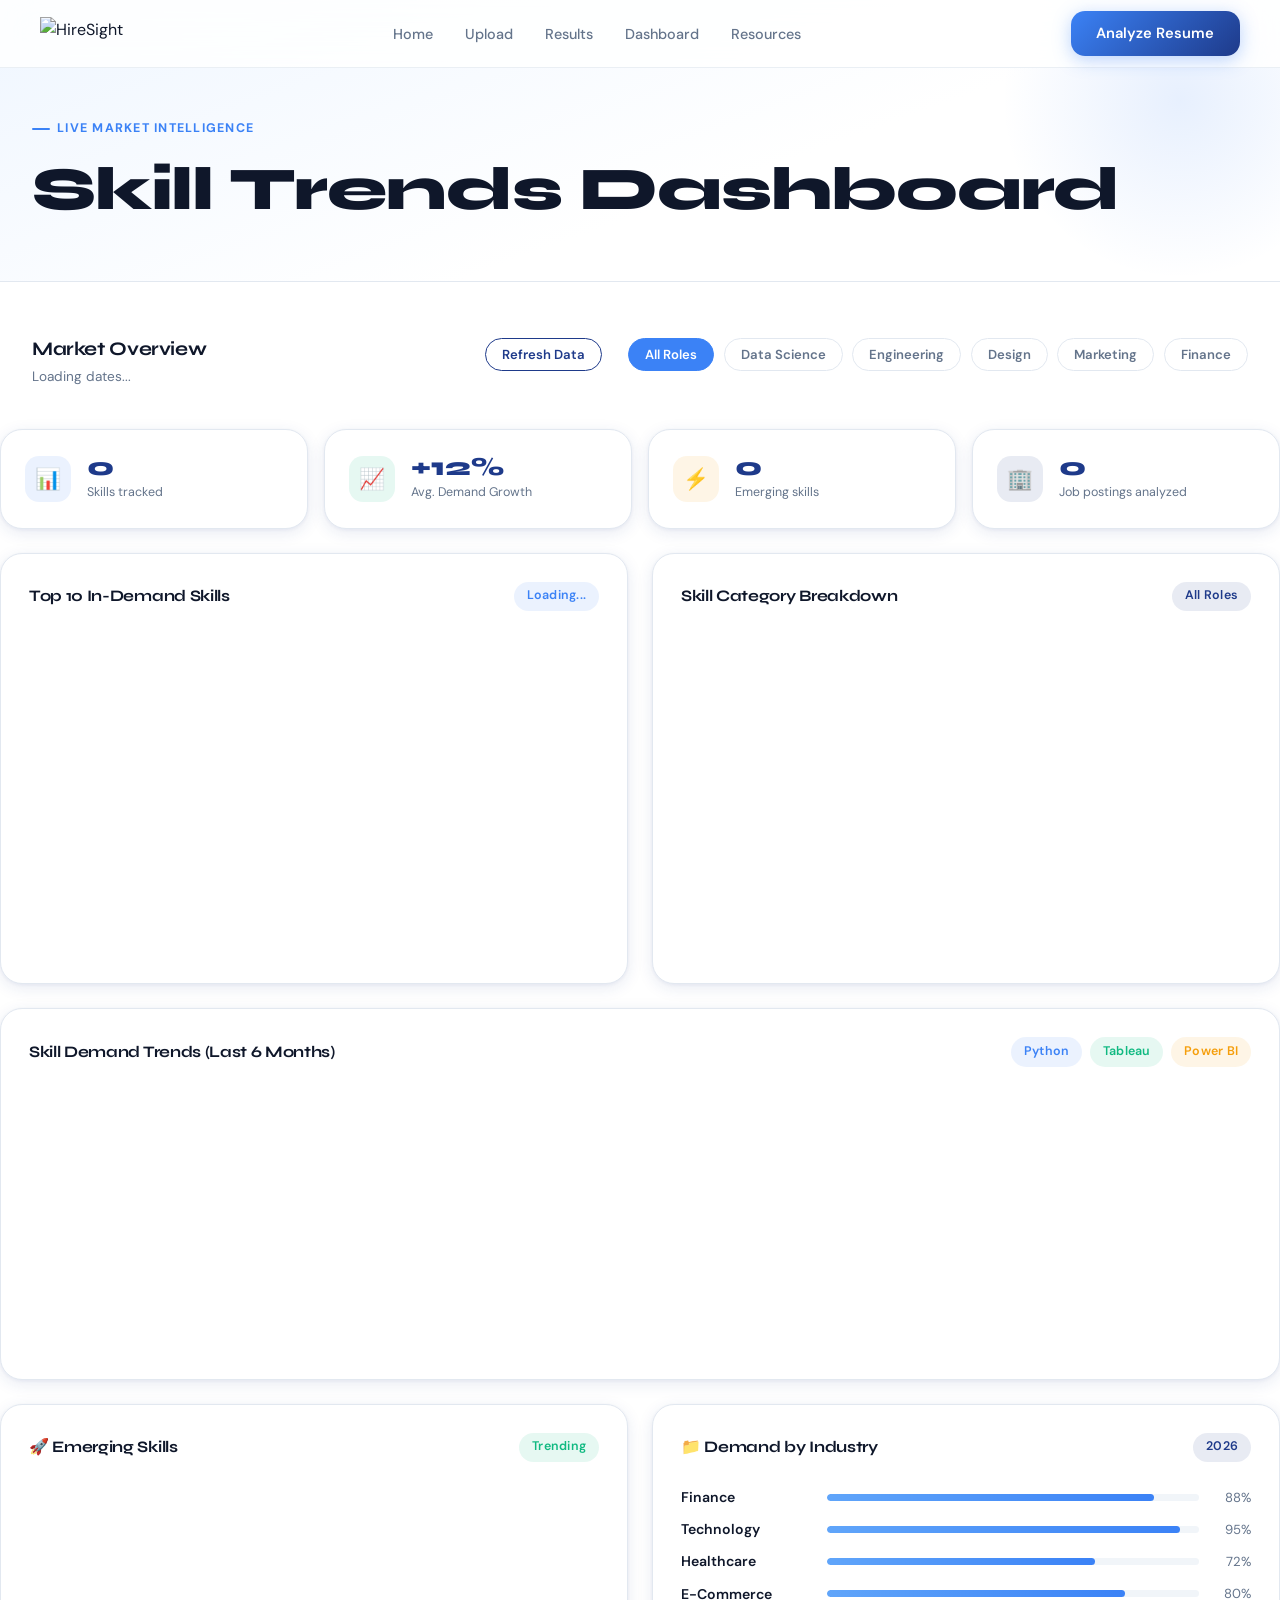
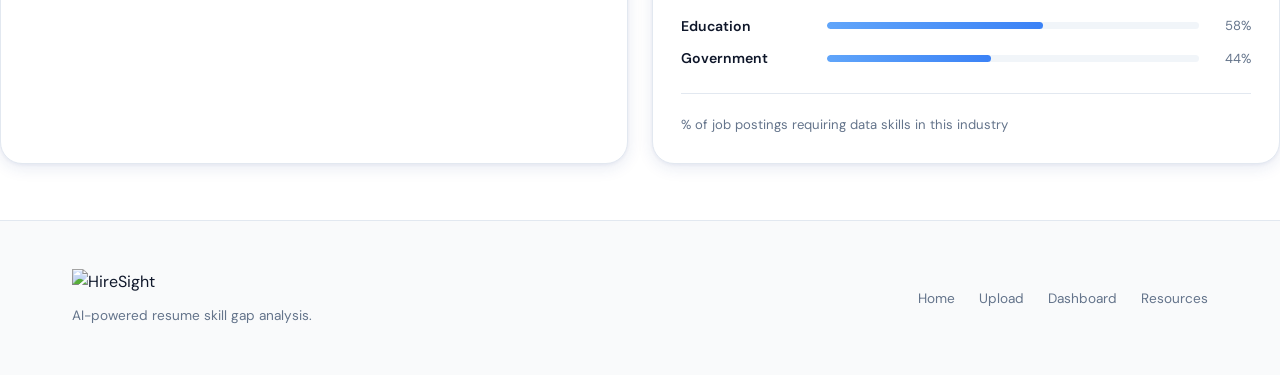
==== commit 13573634: "Changes before deploy" ====
--- a/frontend/dashboard.html
+++ b/frontend/dashboard.html
@@ -129,10 +129,42 @@
     @media (max-width: 500px) {
       .stat-strip { grid-template-columns: 1fr 1fr; }
     }
+    /* Global Loader Overlay */
+    .global-loader {
+      position: fixed;
+      top: 0; left: 0; width: 100%; height: 100%;
+      background: rgba(255, 255, 255, 0.85);
+      z-index: 9999;
+      display: flex;
+      flex-direction: column;
+      align-items: center;
+      justify-content: center;
+      backdrop-filter: blur(5px);
+    }
+    .spinner {
+      width: 50px; height: 50px;
+      border: 4px solid var(--border);
+      border-top-color: var(--blue);
+      border-radius: 50%;
+      animation: spin 1s linear infinite;
+      margin-bottom: 1.5rem;
+    }
+    @keyframes spin { 100% { transform: rotate(360deg); } }
+    .loader-content { text-align: center; max-width: 400px; padding: 2rem; background: white; border-radius: 12px; box-shadow: 0 10px 25px rgba(0,0,0,0.05); border: 1px solid var(--border); }
+    .loader-content h3 { color: var(--navy); margin-bottom: 0.5rem; font-size: 1.2rem; }
+    .loader-content p { color: var(--muted); font-size: 0.9rem; line-height: 1.4; }
   </style>
 </head>
 <body>
-
+<body>
+
+<div id="globalLoader" class="global-loader" style="display: none;">
+  <div class="loader-content">
+    <div class="spinner"></div>
+    <h3 id="loaderTitle">Analyzing...</h3>
+    <p id="loaderDesc">Please wait while we process the data.</p>
+  </div>
+</div>
 <nav class="navbar" id="navbar">
   <div class="nav-inner">
     <a href="/" class="nav-logo"><img src="assets/logo.svg" alt="HireSight"/></a>
@@ -150,6 +182,13 @@
   </div>
 </nav>
 
+<div id="globalLoader" class="global-loader" style="display: none;">
+  <div class="loader-content">
+    <div class="spinner"></div>
+    <h3 id="loaderTitle">Analyzing...</h3>
+    <p id="loaderDesc">Please wait while we process the data.</p>
+  </div>
+</div>
 <div class="page-header">
   <div class="container">
     <div class="section-label anim-fade-down">Live Market Intelligence</div>
@@ -161,12 +200,15 @@
   <div class="container">
 
     <!-- Header row -->
-    <div class="dashboard-header-row anim-fade-up">
+<div class="dashboard-header-row anim-fade-up">
       <div>
         <h2 style="font-size:1.2rem;margin-bottom:.3rem;">Market Overview</h2>
-        <p style="font-size:.85rem;">Updated May 2026 · Data Roles</p>
+        <p style="font-size:.85rem;" id="uiLastUpdated">Loading dates...</p>
       </div>
       <div class="dashboard-filters" id="roleFilters">
+        <button class="filter-btn" id="refreshDataBtn" style="border-color: var(--navy); color: var(--navy); margin-right: 1rem;">
+           Refresh Data
+        </button>
         <button class="filter-btn active" data-role="All Roles">All Roles</button>
         <button class="filter-btn" data-role="Data Science/Analytics">Data Science</button>
         <button class="filter-btn" data-role="Engineering">Engineering</button>
@@ -212,14 +254,16 @@
     <!-- Charts row 1 -->
     <div class="chart-grid">
       <!-- Bar chart -->
-      <div class="card chart-card anim-fade-up delay-2">
+<div class="card chart-card anim-fade-up delay-2">
         <div class="chart-card-header">
           <h3>Top 10 In-Demand Skills</h3>
-          <span class="badge badge-blue">Feb 2026</span>
-        </div>
+          <span class="badge badge-blue" id="uiTopSkillsDate">Loading...</span>
+        </div>
+        
         <div class="chart-wrap" style="height:320px;">
           <canvas id="barChart"></canvas>
         </div>
+        
       </div>
 
       <!-- Pie chart -->
